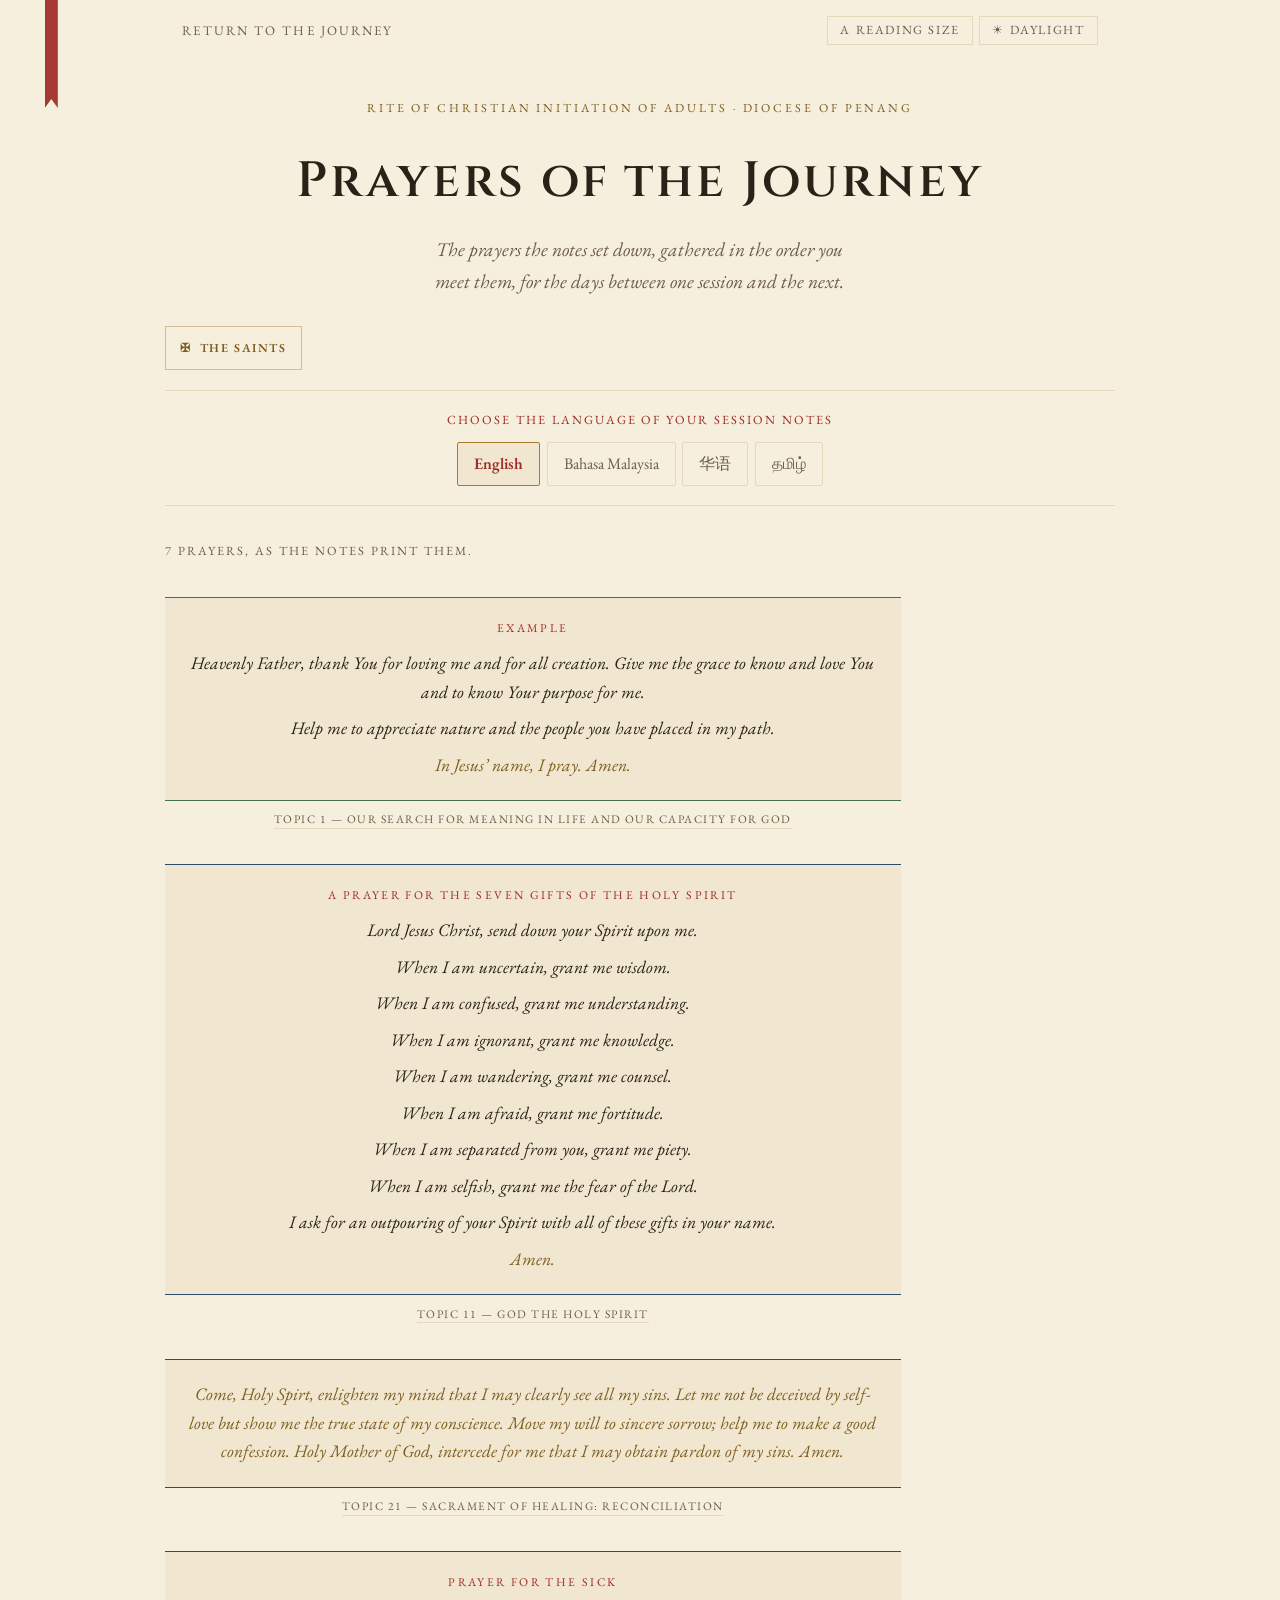
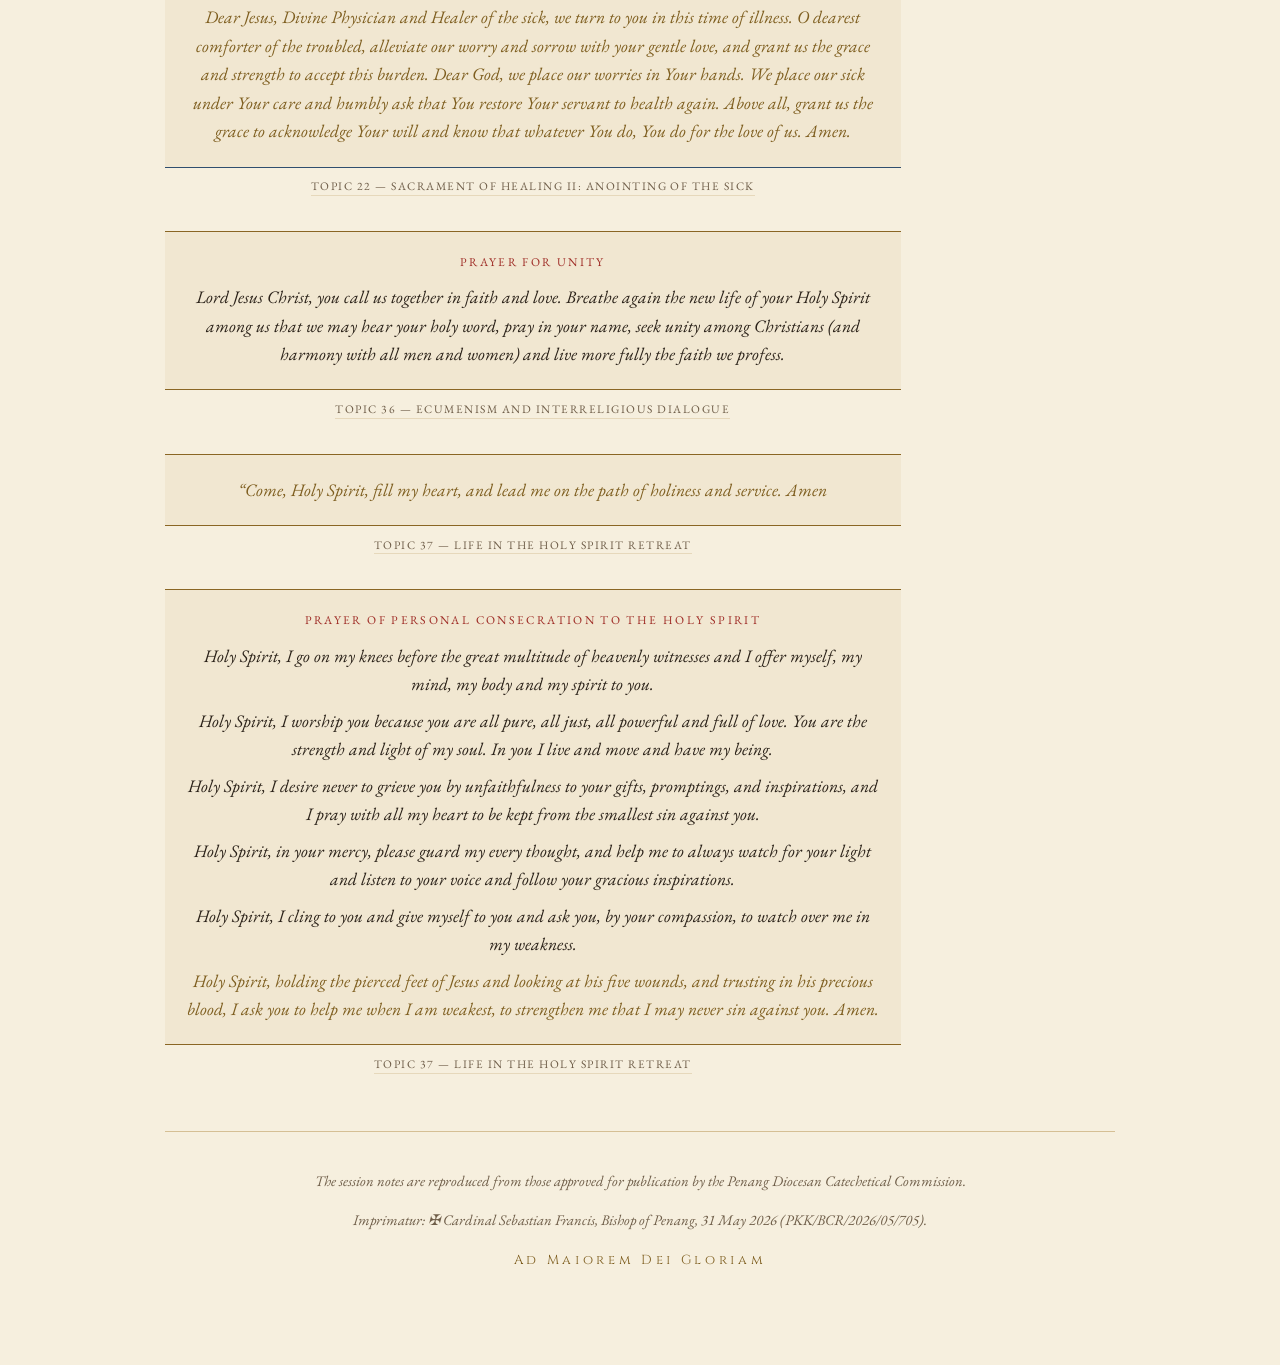
==== prayers.html @ 1a36ff39 "The prayers the notes set down Seven prayers are printed across the thirty-seven notes, and until no" ====
<!DOCTYPE html>
<html lang="en">
<head>
<meta charset="utf-8">
<meta name="viewport" content="width=device-width, initial-scale=1">
<title>Prayers of the Journey · The Emmaus Companion</title>
<meta name="description" content="Every prayer the RCIA notes of the Diocese of Penang set down, gathered in the order a candidate meets them.">
<meta name="color-scheme" content="light dark">

<!-- The chosen language decides the typeface, so it is put on <html>
     before the first paint. Everything else waits for the scripts at
     the end of the body, as it always has. -->
<script>
(function () {
  try {
    var prefs = JSON.parse(localStorage.getItem('emmaus.prefs.v1')) || {};
    var tags = { en: 'en', ms: 'ms', zh: 'zh-Hans', ta: 'ta' };
    if (tags[prefs.lang]) {
      document.documentElement.setAttribute('lang', tags[prefs.lang]);
      document.documentElement.setAttribute('data-lang', prefs.lang);
    }
  } catch (e) { /* no storage: English, as the markup already says */ }
})();
</script>

<link rel="preconnect" href="https://fonts.googleapis.com">
<link rel="preconnect" href="https://fonts.gstatic.com" crossorigin>
<link rel="stylesheet" href="https://fonts.googleapis.com/css2?family=Cinzel:wght@500;600;700&family=EB+Garamond:ital,wght@0,400;0,500;0,600;1,400;1,500&family=Caveat:wght@500;600&display=swap">

<link rel="stylesheet" href="assets/css/tokens.css">
<link rel="stylesheet" href="assets/css/app.css">
<link rel="stylesheet" href="assets/css/lang.css">
<link rel="stylesheet" href="assets/css/print.css" media="print">
</head>
<body>

<div class="ribbon" aria-hidden="true"></div>

<div class="topbar">
  <a class="home-link" href="index.html" data-i18n="backToJourney">Return to the journey</a>
  <div class="tools">
    <button class="tool-btn" type="button" id="typeBtn" aria-pressed="false">A Reading size</button>
    <button class="tool-btn" type="button" id="themeBtn" aria-label="Switch theme">☀ Daylight</button>
  </div>
</div>

<main class="shell shell--wide">

  <header>
    <p class="eyebrow" data-i18n="eyebrow">Rite of Christian Initiation of Adults · Diocese of Penang</p>
    <h1 class="display" data-i18n="prayersTitle">Prayers of the Journey</h1>
    <p class="deck" data-i18n="prayersDeck">The prayers the notes set down, gathered in the order you meet them, for the days between one session and the next.</p>
  </header>

  <nav class="side-doors">
    <a class="gallery-link" href="saints.html">
      <span aria-hidden="true">✠</span>
      <span data-i18n="saintsLink">The Saints</span>
    </a>
  </nav>

  <div id="langPick"></div>

  <div id="prayersRoot" class="prayerbook"></div>

  <footer class="colophon">
    <p data-i18n="colophonNotes">The session notes are reproduced from those approved for publication by the Penang Diocesan Catechetical Commission.</p>
    <p data-i18n="colophonImprimatur">Imprimatur: ✠ Cardinal Sebastian Francis, Bishop of Penang, 31 May 2026 (PKK/BCR/2026/05/705).</p>
    <p class="amdg" data-i18n="amdg">Ad Maiorem Dei Gloriam</p>
  </footer>

</main>

<script src="assets/js/i18n.js"></script>
<script src="assets/js/app.js"></script>
<script src="assets/js/journal.js"></script>
<script src="assets/js/prayers.js"></script>
<script src="content/syllabus.js"></script>
<script src="content/gates.js"></script>
<script src="content/topics/en/topic-01.js"></script>
<script src="content/topics/en/topic-02.js"></script>
<script src="content/topics/en/topic-03.js"></script>
<script src="content/topics/en/topic-04.js"></script>
<script src="content/topics/en/topic-05.js"></script>
<script src="content/topics/en/topic-06.js"></script>
<script src="content/topics/en/topic-07.js"></script>
<script src="content/topics/en/topic-08.js"></script>
<script src="content/topics/en/topic-09.js"></script>
<script src="content/topics/en/topic-10.js"></script>
<script src="content/topics/en/topic-11.js"></script>
<script src="content/topics/en/topic-12.js"></script>
<script src="content/topics/en/topic-13.js"></script>
<script src="content/topics/en/topic-14.js"></script>
<script src="content/topics/en/topic-15.js"></script>
<script src="content/topics/en/topic-16.js"></script>
<script src="content/topics/en/topic-17.js"></script>
<script src="content/topics/en/topic-18.js"></script>
<script src="content/topics/en/topic-19.js"></script>
<script src="content/topics/en/topic-20.js"></script>
<script src="content/topics/en/topic-21.js"></script>
<script src="content/topics/en/topic-22.js"></script>
<script src="content/topics/en/topic-23.js"></script>
<script src="content/topics/en/topic-24.js"></script>
<script src="content/topics/en/topic-25.js"></script>
<script src="content/topics/en/topic-26.js"></script>
<script src="content/topics/en/topic-27.js"></script>
<script src="content/topics/en/topic-28.js"></script>
<script src="content/topics/en/topic-29.js"></script>
<script src="content/topics/en/topic-30.js"></script>
<script src="content/topics/en/topic-31.js"></script>
<script src="content/topics/en/topic-32.js"></script>
<script src="content/topics/en/topic-33.js"></script>
<script src="content/topics/en/topic-34.js"></script>
<script src="content/topics/en/topic-35.js"></script>
<script src="content/topics/en/topic-36.js"></script>
<script src="content/topics/en/topic-37.js"></script>
<script src="content/topics/ms/topic-01.js"></script>
<script src="content/topics/ms/topic-16.js"></script>
<script src="content/topics/zh/topic-01.js"></script>
<script src="content/topics/ta/topic-01.js"></script>
<script src="content/topics/ta/topic-16.js"></script>
<script src="content/topics/ta/topic-29.js"></script>
<script src="assets/js/prayerbook.js"></script>
<script>Emmaus.mountControls();</script>

</body>
</html>
---- assets/css/tokens.css ----
/* ============================================================
   THE EMMAUS COMPANION — Design Tokens
   Penang Diocesan Catechetical Commission
   "Missal, not Material"

   Every colour, size and typeface in the app is declared here
   and nowhere else. To restyle the app, edit this file only.
   ============================================================ */

:root {
  /* ---- The four fixed inks (light theme / daylight) ---- */
  --vellum:      #F6EFDE;   /* the page itself */
  --leaf:        #FCF8EC;   /* a raised panel */
  --leaf-deep:   #F0E7D0;   /* a recessed panel */
  --ink:         #2A2118;   /* everything that is read */
  --ink-soft:    #6E5D48;   /* secondary text, marginalia */
  --rubric:      #9E2B25;   /* liturgical red: structure & the Rites */
  --gilt:        #A67C2E;   /* gold: rules, initials, ornament */
  --gilt-ink:    #7E5E1F;   /* gold dark enough to set text in */

  --rule:        rgba(166, 124, 46, 0.42);
  --rule-faint:  rgba(166, 124, 46, 0.20);
  --wash:        rgba(166, 124, 46, 0.07);

  /* ---- The colours of the four periods ---- */
  --seed:        #46704F;   /* A · Evangelization      — green, the sowing */
  --water:       #2F4E6E;   /* B · Catechumenate       — deep water, the font */
  --lenten:      #5C3A6E;   /* C · Purification        — violet, Lent */
  --paschal:     #8A6624;   /* D · Mystagogy           — gold (text-safe) */
  --paschal-lit: #C29A33;   /* D · ornament gold        (brighter, not for text) */
  --pentecost:   #9E2B25;   /* the sending             — red */

  --seed-wash:    rgba(70, 112, 79, 0.11);
  --water-wash:   rgba(47, 78, 110, 0.11);
  --lenten-wash:  rgba(92, 58, 110, 0.11);
  --paschal-wash: rgba(194, 154, 51, 0.14);

  /* ---- Paper: the Word-document specimen stays paper-white in both themes ---- */
  --paper:       #FFFFFF;
  --paper-ink:   #1F1B15;
  --paper-soft:  #6B655B;
  --paper-rule:  #D8D2C4;

  --focus:       #2F4E6E;
  --shadow-sm:   0 1px 2px rgba(42, 33, 24, 0.10);
  --shadow:      0 1px 2px rgba(42, 33, 24, 0.10), 0 8px 28px rgba(42, 33, 24, 0.08);
  --shadow-lift: 0 2px 4px rgba(42, 33, 24, 0.12), 0 14px 40px rgba(42, 33, 24, 0.12);

  /* ---- Typography ---- */
  --face-display: Cinzel, "Trajan Pro", "Palatino Linotype", Palatino, Georgia, serif;
  --face-body:    "EB Garamond", Georgia, "Times New Roman", serif;
  --face-hand:    Caveat, "Segoe Script", "Bradley Hand", "Comic Sans MS", cursive;

  /* Reading size. Session pages let the candidate raise this (see .type-scale). */
  --size-body:    1.19rem;
  --lh-body:      1.62;

  /* ---- Rhythm ---- */
  --measure:      46rem;    /* the reading column */
  --measure-wide: 62rem;    /* the journey map */
  --gap-xs: 0.4rem;
  --gap-sm: 0.75rem;
  --gap:    1.2rem;
  --gap-lg: 2.2rem;
  --gap-xl: 3.6rem;
}

/* ---- Compline: the candlelit theme ----------------------------------
   Redefines tokens only. Components never style themselves inside a
   theme block, so both themes always resolve as a complete set.
   Guarded so an explicit light choice beats a dark operating system. */
@media (prefers-color-scheme: dark) {
  :root:not([data-theme="light"]) {
    --vellum:      #1A1309;
    --leaf:        #231B10;
    --leaf-deep:   #150F07;
    --ink:         #EDE3CC;
    --ink-soft:    #B3A386;
    --rubric:      #DC8271;
    --gilt:        #C9A23B;
    --gilt-ink:    #D3AF52;

    --rule:        rgba(201, 162, 59, 0.45);
    --rule-faint:  rgba(201, 162, 59, 0.22);
    --wash:        rgba(201, 162, 59, 0.06);

    --seed:        #86B694;
    --water:       #85A9CE;
    --lenten:      #AF8FC9;
    --paschal:     #D6B455;
    --paschal-lit: #D6B455;
    --pentecost:   #DC8271;

    --seed-wash:    rgba(134, 182, 148, 0.12);
    --water-wash:   rgba(133, 169, 206, 0.12);
    --lenten-wash:  rgba(175, 143, 201, 0.12);
    --paschal-wash: rgba(214, 180, 85, 0.13);

    --paper:       #FBF8F1;
    --paper-ink:   #1F1B15;
    --paper-soft:  #6B655B;
    --paper-rule:  #D8D2C4;

    --focus:       #85A9CE;
    --shadow-sm:   0 1px 2px rgba(0, 0, 0, 0.5);
    --shadow:      0 1px 2px rgba(0, 0, 0, 0.5), 0 10px 30px rgba(0, 0, 0, 0.45);
    --shadow-lift: 0 2px 6px rgba(0, 0, 0, 0.55), 0 16px 44px rgba(0, 0, 0, 0.5);
  }
}

/* The same set again, so the in-app theme switch wins in both directions. */
:root[data-theme="dark"] {
  --vellum:      #1A1309;
  --leaf:        #231B10;
  --leaf-deep:   #150F07;
  --ink:         #EDE3CC;
  --ink-soft:    #B3A386;
  --rubric:      #DC8271;
  --gilt:        #C9A23B;
  --gilt-ink:    #D3AF52;

  --rule:        rgba(201, 162, 59, 0.45);
  --rule-faint:  rgba(201, 162, 59, 0.22);
  --wash:        rgba(201, 162, 59, 0.06);

  --seed:        #86B694;
  --water:       #85A9CE;
  --lenten:      #AF8FC9;
  --paschal:     #D6B455;
  --paschal-lit: #D6B455;
  --pentecost:   #DC8271;

  --seed-wash:    rgba(134, 182, 148, 0.12);
  --water-wash:   rgba(133, 169, 206, 0.12);
  --lenten-wash:  rgba(175, 143, 201, 0.12);
  --paschal-wash: rgba(214, 180, 85, 0.13);

  --paper:       #FBF8F1;
  --paper-ink:   #1F1B15;
  --paper-soft:  #6B655B;
  --paper-rule:  #D8D2C4;

  --focus:       #85A9CE;
  --shadow-sm:   0 1px 2px rgba(0, 0, 0, 0.5);
  --shadow:      0 1px 2px rgba(0, 0, 0, 0.5), 0 10px 30px rgba(0, 0, 0, 0.45);
  --shadow-lift: 0 2px 6px rgba(0, 0, 0, 0.55), 0 16px 44px rgba(0, 0, 0, 0.5);
}

/* ---- Period vesture -------------------------------------------------
   A session page carries its period's colour. Set data-period on <body>
   and --period / --period-wash follow. The unqualified rule is declared
   FIRST so the specific ones, which share its specificity, win on
   source order.                                                       */
[data-period]     { --period: var(--gilt);    --period-wash: var(--wash); }
[data-period="A"] { --period: var(--seed);    --period-wash: var(--seed-wash); }
[data-period="B"] { --period: var(--water);   --period-wash: var(--water-wash); }
[data-period="C"] { --period: var(--lenten);  --period-wash: var(--lenten-wash); }
[data-period="D"] { --period: var(--paschal); --period-wash: var(--paschal-wash); }

/* The candidate's reading-size control. */
:root[data-type="large"]  { --size-body: 1.34rem; }
:root[data-type="larger"] { --size-body: 1.5rem;  --lh-body: 1.68; }
---- assets/css/app.css ----
/* ============================================================
   THE EMMAUS COMPANION — Layout & Components
   Depends on tokens.css. No colour literals below this line.
   ============================================================ */

*, *::before, *::after { box-sizing: border-box; }

html { scroll-behavior: smooth; }
@media (prefers-reduced-motion: reduce) {
  html { scroll-behavior: auto; }
  *, *::before, *::after { transition: none !important; animation: none !important; }
}

body {
  margin: 0;
  background: var(--vellum);
  color: var(--ink);
  font-family: var(--face-body);
  font-size: var(--size-body);
  line-height: var(--lh-body);
  -webkit-font-smoothing: antialiased;
  text-rendering: optimizeLegibility;
}

::selection { background: var(--rule); color: var(--ink); }

a { color: var(--water); text-decoration-color: var(--rule); text-underline-offset: 3px; }
a:hover { text-decoration-color: currentColor; }

:where(a, button, textarea, input, select, [tabindex]):focus-visible {
  outline: 2px solid var(--focus);
  outline-offset: 3px;
  border-radius: 1px;
}

img { max-width: 100%; height: auto; }

/* ---------- The ribbon ----------------------------------------------
   A bookmark hanging from the top of the leaf. On a phone and on any
   screen narrow enough that the reading column has no margin to spare,
   it tucks against the very edge and scrolls away with the page, so it
   never sits over the words.                                          */
.ribbon {
  position: absolute;
  top: 0;
  left: 0;
  width: 10px;
  height: 58px;
  background: var(--rubric);
  clip-path: polygon(0 0, 100% 0, 100% 100%, 50% calc(100% - 7px), 0 100%);
  opacity: 0.92;
  z-index: 20;
  pointer-events: none;
}

/* Only once the widest page (the journey map, 62rem) has a real gutter
   does the ribbon hang in it and stay put while the page scrolls. */
@media (min-width: 1100px) {
  .ribbon {
    position: fixed;
    left: clamp(0.7rem, 3.5vw, 3rem);
    width: 13px;
    height: 108px;
    clip-path: polygon(0 0, 100% 0, 100% 100%, 50% calc(100% - 9px), 0 100%);
  }
}

/* ---------- Shell ---------- */
.shell {
  max-width: var(--measure);
  margin: 0 auto;
  padding: 3.4rem 1.3rem 5rem;
}
.shell--wide { max-width: var(--measure-wide); }

/* ---------- Top bar ---------- */
.topbar {
  display: flex;
  align-items: center;
  justify-content: space-between;
  gap: var(--gap);
  max-width: var(--measure-wide);
  margin: 0 auto;
  padding: 1rem clamp(1.3rem, 4vw, 2.4rem) 0;
  flex-wrap: wrap;
}
.topbar .home-link {
  font-size: 0.82rem;
  letter-spacing: 0.16em;
  text-transform: uppercase;
  color: var(--ink-soft);
  text-decoration: none;
}
.topbar .home-link:hover { color: var(--rubric); }
.tools { display: flex; align-items: center; gap: var(--gap-xs); }

.tool-btn {
  font-family: var(--face-body);
  font-size: 0.78rem;
  letter-spacing: 0.13em;
  text-transform: uppercase;
  color: var(--ink-soft);
  background: transparent;
  border: 1px solid var(--rule-faint);
  padding: 0.45rem 0.75rem;
  cursor: pointer;
  line-height: 1;
}
.tool-btn:hover { border-color: var(--gilt); color: var(--gilt-ink); background: var(--wash); }
.tool-btn[aria-pressed="true"] { border-color: var(--gilt); color: var(--gilt-ink); background: var(--leaf-deep); }

/* On a touch screen these secondary controls need a thumb-sized target too. */
@media (pointer: coarse) {
  .tool-btn { min-height: 44px; padding-left: 0.9rem; padding-right: 0.9rem; }
}

/* ---------- Rubrics & headings ---------- */
.eyebrow {
  font-size: 0.76rem;
  letter-spacing: 0.24em;
  text-transform: uppercase;
  color: var(--gilt-ink);
  text-align: center;
  margin: 0 0 1.4rem;
}
.display {
  font-family: var(--face-display);
  font-weight: 600;
  font-size: clamp(2rem, 6vw, 3.1rem);
  letter-spacing: 0.06em;
  text-align: center;
  text-wrap: balance;
  margin: 0 0 0.8rem;
}
.deck {
  text-align: center;
  font-style: italic;
  font-size: 1.22rem;
  color: var(--ink-soft);
  max-width: 34em;
  margin: 0 auto 1.8rem;
  text-wrap: balance;
}

.divider {
  display: flex;
  align-items: center;
  gap: 1rem;
  margin: var(--gap-xl) 0 var(--gap-lg);
  color: var(--gilt);
}
.divider::before, .divider::after { content: ""; flex: 1; border-top: 1px solid var(--rule); }
.divider span { font-size: 1rem; line-height: 1; }

.sec-rubric {
  font-size: 0.8rem;
  font-weight: 600;
  letter-spacing: 0.2em;
  text-transform: uppercase;
  color: var(--rubric);
  margin: 0;
}

/* ============================================================
   THE JOURNEY MAP
   ============================================================ */

.journey { margin-top: var(--gap-lg); }

.period {
  position: relative;
  margin-bottom: 2.6rem;
  --period: var(--gilt);
  --period-wash: var(--wash);
}
.period[data-period="A"] { --period: var(--seed);    --period-wash: var(--seed-wash); }
.period[data-period="B"] { --period: var(--water);   --period-wash: var(--water-wash); }
.period[data-period="C"] { --period: var(--lenten);  --period-wash: var(--lenten-wash); }
.period[data-period="D"] { --period: var(--paschal); --period-wash: var(--paschal-wash); }

.period-head {
  border-top: 2px solid var(--period);
  background: var(--period-wash);
  padding: 1rem 1.15rem 0.9rem;
  margin-bottom: 0.2rem;
}
.period-head .pletter {
  font-family: var(--face-display);
  font-size: 0.9rem;
  font-weight: 700;
  letter-spacing: 0.2em;
  color: var(--period);
}
.period-head h2 {
  font-family: var(--face-display);
  font-weight: 600;
  font-size: clamp(1.15rem, 3.2vw, 1.45rem);
  letter-spacing: 0.04em;
  margin: 0.3rem 0 0.25rem;
  color: var(--ink);
  text-wrap: balance;
}
.period-head .pstage {
  font-size: 0.95rem;
  font-style: italic;
  color: var(--ink-soft);
  margin: 0;
}

/* --- the road --- */
.road { list-style: none; margin: 0; padding: 0 0 0 1.55rem; position: relative; }
.road::before {
  content: "";
  position: absolute;
  left: 0.42rem;
  top: 0.2rem;
  bottom: 0.2rem;
  width: 2px;
  background: var(--period);
  opacity: 0.35;
}

.stop { position: relative; }
.stop::before {
  content: "";
  position: absolute;
  left: -1.32rem;
  top: 1.15em;
  width: 9px;
  height: 9px;
  border-radius: 50%;
  background: var(--vellum);
  border: 2px solid var(--period);
}

/* The number column is fixed so the titles line up down the whole
   road — each stop is its own grid, so `auto` would leave them
   ragged. Scripts that set the word "Topic" longer widen it. */
.road { --stop-num: 4.6rem; }
.stop-link, .stop-blank {
  display: grid;
  grid-template-columns: var(--stop-num) 1fr auto;
  gap: 0.9rem;
  align-items: baseline;
  padding: 0.6rem 0.7rem 0.6rem 0.35rem;
  border-bottom: 1px solid var(--rule-faint);
  text-decoration: none;
  color: inherit;
}
.stop-link:hover { background: var(--period-wash); }
.stop-blank { color: var(--ink-soft); }

/* The Topic number — the note's own name for itself. */
.stop .topicno {
  font-family: var(--face-display);
  font-size: 0.76rem;
  letter-spacing: 0.09em;
  text-transform: uppercase;
  color: var(--ink-soft);
  font-variant-numeric: tabular-nums;
  white-space: nowrap;
}
.stop-link:hover .topicno { color: var(--period); }

.stop .title { font-size: 1.05rem; line-height: 1.4; }
.stop-link .title { color: var(--ink); }
.stop-link:hover .title { color: var(--period); }
.stop .flag {
  font-size: 0.7rem;
  letter-spacing: 0.13em;
  text-transform: uppercase;
  white-space: nowrap;
  color: var(--gilt-ink);
  border: 1px solid var(--rule);
  padding: 0.2rem 0.45rem;
  line-height: 1;
  align-self: center;
}
.stop .flag--soon { color: var(--ink-soft); border-color: var(--rule-faint); }
.stop .flag--written { color: var(--period); border-color: currentColor; }

/* On a phone the number stands on its own line above the title,
   rather than eating a third of the width. */
@media (max-width: 560px) {
  .stop-link, .stop-blank { grid-template-columns: 1fr; row-gap: 0.25rem; }
  .stop .flag { justify-self: start; }
  .stop .topicno:empty { display: none; }
}

/* --- a Rite standing across the road --- */
.gate {
  display: grid;
  grid-template-columns: auto 1fr;
  gap: 0.85rem;
  align-items: baseline;
  margin: 0.55rem 0 0.55rem -1.55rem;
  padding: 0.75rem 0.9rem;
  background: var(--leaf);
  border-top: 1px solid var(--rubric);
  border-bottom: 1px solid var(--rubric);
}
.gate .cross { color: var(--rubric); font-size: 0.95rem; line-height: 1.4; }
.gate .gname {
  font-size: 0.82rem;
  font-weight: 600;
  letter-spacing: 0.18em;
  text-transform: uppercase;
  color: var(--rubric);
}
.gate .gwhen { display: block; font-size: 0.92rem; font-style: italic; letter-spacing: 0; text-transform: none; color: var(--ink-soft); font-weight: 400; margin-top: 0.2rem; }
.gate--major { background: var(--paschal-wash); border-color: var(--paschal); }
.gate--major .gname, .gate--major .cross { color: var(--paschal); }

/* ---------- Legend ---------- */
.legend {
  display: flex;
  flex-wrap: wrap;
  gap: 0.5rem 1.4rem;
  justify-content: center;
  font-size: 0.88rem;
  color: var(--ink-soft);
  border-top: 1px solid var(--rule-faint);
  border-bottom: 1px solid var(--rule-faint);
  padding: 0.8rem 0.5rem;
  margin-bottom: var(--gap-lg);
}
.legend span { display: inline-flex; align-items: center; gap: 0.45rem; }
.legend i { width: 0.72rem; height: 0.72rem; border-radius: 50%; display: inline-block; }

/* ============================================================
   THE SESSION PAGE
   ============================================================ */

.session-head { text-align: center; margin-bottom: var(--gap-lg); }
.session-head .period-tag {
  font-size: 0.76rem;
  letter-spacing: 0.22em;
  text-transform: uppercase;
  color: var(--period);
  margin: 0 0 0.5rem;
}
.session-head .topic-no {
  font-size: 0.82rem;
  letter-spacing: 0.18em;
  text-transform: uppercase;
  color: var(--ink-soft);
  margin: 0 0 0.35rem;
  font-variant-numeric: tabular-nums;
}
.session-head h1 {
  font-family: var(--face-display);
  font-weight: 600;
  font-size: clamp(1.6rem, 4.6vw, 2.15rem);
  letter-spacing: 0.05em;
  margin: 0 0 0.6rem;
  text-wrap: balance;
}
.session-head .theme {
  font-style: italic;
  font-size: 1.15rem;
  color: var(--rubric);
  margin: 0 0 0.8rem;
  text-wrap: balance;
}
.session-head .question-of-topic {
  border-top: 1px solid var(--rule);
  border-bottom: 1px solid var(--rule);
  padding: 0.7rem 0.5rem;
  font-style: italic;
  color: var(--ink-soft);
  max-width: 32em;
  margin: 0 auto;
  font-size: 1.05rem;
}

/* --- a lettered part of the note --- */
.part { margin: var(--gap-xl) 0 0; }
.part-head {
  display: flex;
  align-items: baseline;
  gap: 0.8rem;
  border-bottom: 1px solid var(--rule);
  padding-bottom: 0.45rem;
  margin-bottom: 1.2rem;
}
.part-head .letter {
  font-family: var(--face-display);
  font-weight: 700;
  font-size: 1.05rem;
  color: var(--rubric);
  line-height: 1;
}
.part-head h2 {
  font-size: 0.82rem;
  font-weight: 600;
  letter-spacing: 0.2em;
  text-transform: uppercase;
  color: var(--rubric);
  margin: 0;
}
.part-head .ref {
  margin-left: auto;
  font-size: 0.92rem;
  font-style: italic;
  color: var(--ink-soft);
}

.part p { margin: 0 0 1.05rem; }
.part .lead::first-letter {
  font-family: var(--face-display);
  font-weight: 600;
  font-size: 3.3em;
  line-height: 0.82;
  float: left;
  padding: 0.06em 0.12em 0 0;
  color: var(--rubric);
}

/* --- the numbered teaching points of Part C --- */
.points { list-style: none; margin: 0; padding: 0; counter-reset: pt; }
.points > li {
  counter-increment: pt;
  position: relative;
  padding-left: 2.6rem;
  margin-bottom: 1.35rem;
}
.points > li::before {
  content: counter(pt);
  position: absolute;
  left: 0;
  top: 0.05em;
  width: 1.85rem;
  text-align: right;
  font-family: var(--face-display);
  font-weight: 600;
  font-size: 0.95rem;
  color: var(--gilt-ink);
  font-variant-numeric: tabular-nums;
}
/* The point's opening phrase. The punctuation that follows it comes
   from the content file, so the sentence reads exactly as printed. */
.points b { font-weight: 600; }
.points > li > p { margin: 0.6rem 0 0.4rem; }
.points ul.plain, .points ol.lettered { margin-top: 0.5rem; }

/* marginalia: CCC and Scripture references beside the point they support */
.marginal {
  display: block;
  font-size: 0.86rem;
  line-height: 1.45;
  font-style: italic;
  color: var(--ink-soft);
  border-left: 2px solid var(--rule);
  padding: 0.1rem 0 0.1rem 0.75rem;
  margin: 0.6rem 0 0;
}
.marginal .mrk { color: var(--rubric); font-style: normal; }
@media (min-width: 1180px) {
  .part { position: relative; }
  .points > li { position: relative; }
  .points > li > .marginal {
    position: absolute;
    left: calc(100% + 2.2rem);
    top: 0.2em;
    width: 12.5rem;
    margin: 0;
  }
}

/* --- plain lists --- */
ul.plain { list-style: none; padding: 0; margin: 0 0 1.05rem; }
ul.plain > li { padding-left: 1.5em; position: relative; margin-bottom: 0.5rem; }
ul.plain > li::before {
  content: var(--marker, "✠");
  position: absolute;
  left: 0;
  top: 0.02em;
  color: var(--gilt);
  font-size: 0.85em;
}
ol.lettered { padding-left: 1.6em; margin: 0 0 1.05rem; }
ol.lettered > li { margin-bottom: 0.5rem; padding-left: 0.2em; }

/* --- Scripture pericope --- */
.pericope {
  background: var(--leaf);
  border-left: 3px solid var(--period);
  padding: 1rem 1.2rem;
  margin: 0 0 1.3rem;
}
.pericope .cite {
  font-family: var(--face-display);
  font-weight: 600;
  font-size: 1.02rem;
  letter-spacing: 0.04em;
  color: var(--period);
  margin: 0 0 0.3rem;
}
.pericope .cite a {
  color: inherit;
  text-decoration: underline;
  text-decoration-color: var(--rule);
  text-decoration-thickness: 1px;
  text-underline-offset: 4px;
}
.pericope .cite a:hover { text-decoration-color: currentColor; }
.pericope .instruction { font-style: italic; color: var(--ink-soft); margin: 0; font-size: 1rem; }

/* The way in to the passage itself. */
.pericope .bible-link { margin: 0.9rem 0 0; }
.pericope .bible-link a {
  display: inline-flex;
  align-items: center;
  min-height: 44px;          /* comfortable to tap */
  font-size: 0.8rem;
  font-weight: 600;
  letter-spacing: 0.11em;
  text-transform: uppercase;
  color: var(--gilt-ink);
  text-decoration: none;
  border: 1px solid var(--rule);
  padding: 0.55rem 0.85rem;
  line-height: 1.2;
}
.pericope .bible-link a:hover { border-color: var(--gilt); background: var(--wash); color: var(--gilt-ink); }

/* A reference in a part heading, or beneath a verse. */
.part-head a.ref, .versicle .vref a, .marginal a {
  color: inherit;
  text-decoration: underline;
  text-decoration-color: var(--rule);
  text-underline-offset: 3px;
}
.part-head a.ref:hover, .versicle .vref a:hover, .marginal a:hover {
  color: var(--rubric);
  text-decoration-color: currentColor;
}

/* --- the Saint plate --- */
.plate {
  background: var(--leaf);
  border: 1px solid var(--rule);
  box-shadow: var(--shadow-sm);
  padding: 1.5rem 1.5rem 1.2rem;
  display: grid;
  grid-template-columns: 8.5rem 1fr;
  gap: 1.5rem;
  align-items: start;
}
.plate .portrait {
  aspect-ratio: 3 / 4;
  border: 1px solid var(--rule);
  background: var(--leaf-deep);
  display: flex;
  align-items: center;
  justify-content: center;
  overflow: hidden;
}
.plate .portrait img { width: 100%; height: 100%; object-fit: cover; display: block; }
.plate .portrait .monogram {
  font-family: var(--face-display);
  font-size: 2.6rem;
  color: var(--gilt);
  opacity: 0.6;
}
.plate h3 {
  font-family: var(--face-display);
  font-weight: 600;
  font-size: 1.25rem;
  letter-spacing: 0.04em;
  margin: 0 0 0.5rem;
}
.plate dl {
  margin: 0 0 0.9rem;
  display: grid;
  grid-template-columns: auto 1fr;
  gap: 0.15rem 0.7rem;
  font-size: 0.95rem;
}
.plate dt {
  font-size: 0.74rem;
  letter-spacing: 0.13em;
  text-transform: uppercase;
  color: var(--rubric);
  padding-top: 0.28em;
}
.plate dd { margin: 0; }
.plate p { font-size: 1.02rem; margin: 0 0 0.8rem; }
.plate .sources { font-size: 0.88rem; color: var(--ink-soft); margin: 0; }
@media (max-width: 620px) {
  .plate { grid-template-columns: 1fr; }
  .plate .portrait { max-width: 9rem; aspect-ratio: 3 / 4; }
}

/* --- a table the note prints ---------------------------------------
   Ruled, not boxed: horizontal rules only, in the manner of a missal's
   tables of feasts. It scrolls inside its own frame so a wide table
   never makes the page itself scroll sideways on a phone.            */
.table-frame {
  margin: 0 0 1.3rem;
  overflow-x: auto;
  -webkit-overflow-scrolling: touch;
}
.points .table-frame { margin: 0.7rem 0 0.4rem; }
table.plain-table {
  border-collapse: collapse;
  width: 100%;
  min-width: 30rem;
  font-size: 0.98rem;
  line-height: 1.45;
  text-align: left;
}
table.plain-table caption {
  caption-side: top;
  text-align: left;
  font-size: 0.74rem;
  letter-spacing: 0.2em;
  text-transform: uppercase;
  color: var(--rubric);
  padding-bottom: 0.5rem;
}
table.plain-table thead th {
  font-family: var(--face-display);
  font-weight: 600;
  font-size: 0.78rem;
  letter-spacing: 0.11em;
  text-transform: uppercase;
  color: var(--gilt-ink);
  border-bottom: 1px solid var(--rule);
  padding: 0.35rem 0.9rem 0.5rem 0;
  vertical-align: bottom;
}
table.plain-table tbody th,
table.plain-table tbody td {
  border-bottom: 1px solid var(--rule-faint);
  padding: 0.6rem 0.9rem 0.6rem 0;
  vertical-align: top;
}
table.plain-table tbody th { font-weight: 600; text-align: left; }
table.plain-table tbody tr:last-child th,
table.plain-table tbody tr:last-child td { border-bottom: 0; }
table.plain-table th:last-child, table.plain-table td:last-child { padding-right: 0; }
.table-note { font-size: 0.88rem; font-style: italic; color: var(--ink-soft); margin: 0.6rem 0 0; }
@media (max-width: 620px) {
  table.plain-table { min-width: 26rem; font-size: 0.94rem; }
}

/* --- a video or page the note sends the candidate to --- */
.media { margin: 0 0 1.3rem; }
.points .media { margin: 0.7rem 0 0.4rem; }
.media-lead { margin: 0 0 0.5rem; }
.media-item {
  margin: 0 0 0.55rem;
  padding-left: 1.6em;
  position: relative;
  line-height: 1.5;
}
.media-item::before {
  content: "▶";
  position: absolute;
  left: 0;
  top: 0.12em;
  font-size: 0.72em;
  color: var(--gilt);
}
.media-item a {
  color: inherit;
  text-decoration: underline;
  text-decoration-color: var(--rule);
  text-decoration-thickness: 1px;
  text-underline-offset: 4px;
}
.media-item a:hover { color: var(--rubric); text-decoration-color: currentColor; }
.media-note { color: var(--ink-soft); font-style: italic; }
.media-note::before { content: " · "; }
.media-host {
  display: block;
  font-size: 0.8rem;
  color: var(--ink-soft);
  letter-spacing: 0.04em;
}

/* --- the Saints gallery ---------------------------------------------
   A calendar of the saints the notes name: one month at a time, and
   inside each month a card per saint. */
.gallery { margin-top: var(--gap-lg); }
.gallery .deck-count {
  font-size: 0.78rem;
  letter-spacing: 0.16em;
  text-transform: uppercase;
  color: var(--ink-soft);
  margin: 0 0 var(--gap-lg);
}
.gallery .month {
  font-family: var(--face-display);
  font-weight: 600;
  font-size: 1.15rem;
  letter-spacing: 0.12em;
  text-transform: uppercase;
  color: var(--gilt-ink);
  margin: var(--gap-lg) 0 var(--gap);
  padding-bottom: 0.45rem;
  border-bottom: 1px solid var(--rule);
}
.gallery .month--undated { color: var(--ink-soft); }

ul.saints {
  list-style: none;
  padding: 0;
  margin: 0;
  display: grid;
  grid-template-columns: repeat(auto-fill, minmax(17rem, 1fr));
  gap: var(--gap);
}
.saint-card {
  display: grid;
  grid-template-columns: auto 1fr;
  gap: 0.9rem;
  background: var(--leaf);
  border: 1px solid var(--rule-faint);
  padding: 1rem 1.1rem;
}
.saint-card .monogram {
  font-family: var(--face-display);
  font-size: 1.7rem;
  line-height: 1;
  color: var(--gilt);
  padding-top: 0.15rem;
}
.saint-card .feast {
  font-size: 0.72rem;
  letter-spacing: 0.14em;
  text-transform: uppercase;
  color: var(--rubric);
  margin: 0 0 0.25rem;
  font-variant-numeric: tabular-nums;
}
.saint-card h3 {
  font-family: var(--face-display);
  font-weight: 600;
  font-size: 1.02rem;
  line-height: 1.35;
  margin: 0 0 0.3rem;
  color: var(--ink);
}
.saint-card .also,
.saint-card .patron {
  font-size: 0.9rem;
  line-height: 1.45;
  color: var(--ink-soft);
  margin: 0 0 0.4rem;
}
.saint-card .also { font-style: italic; }
.saint-card .to-topic {
  display: inline-block;
  font-size: 0.72rem;
  letter-spacing: 0.13em;
  text-transform: uppercase;
  color: var(--gilt-ink);
  text-decoration: none;
  border-bottom: 1px solid var(--rule);
  padding-bottom: 0.1rem;
  margin-top: 0.2rem;
}
.saint-card .to-topic:hover { color: var(--rubric); border-bottom-color: currentColor; }

/* --- Prayers of the Journey -----------------------------------------
   The same prayer component the session page uses, so a candidate
   recognises a prayer they have already prayed, with the note it came
   from named beneath it. */
.prayerbook { margin-top: var(--gap-lg); max-width: var(--measure); }
.prayerbook .deck-count {
  font-size: 0.78rem;
  letter-spacing: 0.16em;
  text-transform: uppercase;
  color: var(--ink-soft);
  margin: 0 0 var(--gap-lg);
}
.prayer-card { margin-bottom: var(--gap-lg); }
.prayer-card .prayer { margin: 0; border-color: var(--period); }
.prayer-card .plabel { color: var(--period); }
.prayer-from {
  margin: 0.6rem 0 0;
  text-align: center;
  font-size: 0.72rem;
  letter-spacing: 0.13em;
  text-transform: uppercase;
}
.prayer-from a {
  color: var(--ink-soft);
  text-decoration: none;
  border-bottom: 1px solid var(--rule-faint);
  padding-bottom: 0.1rem;
}
.prayer-from a:hover { color: var(--period); border-bottom-color: currentColor; }

/* Ways through to the gathered pages, under the legend on the map. */
.side-doors {
  display: flex;
  flex-wrap: wrap;
  gap: var(--gap-sm);
  margin-bottom: var(--gap);
}
.side-doors .gallery-link { margin-bottom: 0; }

.gallery-link {
  display: inline-flex;
  align-items: center;
  gap: 0.5rem;
  min-height: 44px;
  font-size: 0.76rem;
  font-weight: 600;
  letter-spacing: 0.13em;
  text-transform: uppercase;
  color: var(--gilt-ink);
  text-decoration: none;
  border: 1px solid var(--rule);
  padding: 0.5rem 0.9rem;
  margin-bottom: var(--gap);
}
.gallery-link:hover { border-color: var(--gilt); background: var(--wash); }

/* --- the Rite a briefing leads to -----------------------------------
   The same cross that marks a Rite on the journey map, standing over
   the page that prepares for it. */
.rite-plate {
  display: grid;
  grid-template-columns: auto 1fr;
  gap: 1rem;
  align-items: center;
  background: var(--period-wash);
  border-top: 1px solid var(--rubric);
  border-bottom: 1px solid var(--rubric);
  padding: 1.1rem 1.2rem;
  margin: 0 0 1.3rem;
}
.rite-plate .cross { color: var(--rubric); font-size: 1.5rem; line-height: 1; }
.rite-plate .rname {
  font-family: var(--face-display);
  font-weight: 600;
  font-size: 1.1rem;
  letter-spacing: 0.05em;
  color: var(--rubric);
  margin: 0;
}
.rite-plate .rwhen { font-size: 0.95rem; color: var(--ink-soft); margin: 0.2rem 0 0; }
.rite-plate--major { border-top-width: 3px; }

/* --- pointers to the notes that treat a subject --- */
ul.crossref { list-style: none; padding: 0; margin: 0 0 1.05rem; }
ul.crossref > li {
  padding-left: 1.5em;
  position: relative;
  margin-bottom: 0.7rem;
  line-height: 1.5;
}
ul.crossref > li::before {
  content: "❧";
  position: absolute;
  left: 0;
  top: 0.02em;
  color: var(--gilt);
  font-size: 0.85em;
}
ul.crossref a {
  color: inherit;
  text-decoration: underline;
  text-decoration-color: var(--rule);
  text-underline-offset: 3px;
}
ul.crossref a:hover { color: var(--period); text-decoration-color: currentColor; }
ul.crossref .sub {
  display: block;
  font-size: 0.92rem;
  font-style: italic;
  color: var(--ink-soft);
}

/* --- prayer --- */
.prayer {
  border-top: 1px solid var(--rule);
  border-bottom: 1px solid var(--rule);
  padding: 1.3rem 1.2rem;
  margin: 1.4rem 0;
  text-align: center;
  font-style: italic;
  font-size: 1.1rem;
  background: var(--wash);
}
.prayer .plabel {
  display: block;
  font-style: normal;
  font-size: 0.74rem;
  letter-spacing: 0.2em;
  text-transform: uppercase;
  color: var(--rubric);
  margin-bottom: 0.7rem;
}
.prayer p { margin: 0 0 0.5rem; }
.prayer p:last-child { margin-bottom: 0; }
.prayer .amen-line { color: var(--gilt-ink); }

/* --- pull quote (Scripture set apart) --- */
.versicle {
  font-style: italic;
  font-size: 1.14rem;
  text-align: center;
  color: var(--ink);
  border-left: none;
  margin: 1.3rem auto;
  max-width: 30em;
  padding: 0.3rem 0;
}
.versicle .vref { display: block; font-style: normal; font-size: 0.82rem; letter-spacing: 0.14em; text-transform: uppercase; color: var(--gilt-ink); margin-top: 0.5rem; }

/* ============================================================
   THE JOURNAL
   ============================================================ */

.journal { margin: 1.1rem 0 1.8rem; }
.journal .question {
  font-style: italic;
  font-size: 1.1rem;
  margin: 0 0 0.5rem;
  display: flex;
  gap: 0.55rem;
}
.journal .question .qn { color: var(--rubric); font-style: normal; font-weight: 600; flex-shrink: 0; }

.journal-lines {
  display: block;
  width: 100%;
  border: none;
  border-bottom: 1px solid var(--rule);
  background-color: transparent;
  background-image: repeating-linear-gradient(
    to bottom,
    transparent 0,
    transparent calc(2.3em - 1px),
    var(--rule-faint) calc(2.3em - 1px),
    var(--rule-faint) 2.3em
  );
  font-family: var(--face-hand);
  font-size: 1.5rem;
  line-height: 2.3em;
  color: var(--ink);
  padding: 0 0.25em;
  min-height: 6.9em;
  resize: none;      /* the box grows itself as the candidate writes */
  overflow: hidden;
}
.journal-lines::placeholder { color: var(--ink-soft); opacity: 0.65; }

.journal .sub { font-size: 0.9rem; color: var(--ink-soft); font-style: italic; margin: 0.35rem 0 0; }

/* the standing note that reflections never leave the device */
.seal {
  display: flex;
  align-items: flex-start;
  gap: 0.7rem;
  background: var(--leaf);
  border: 1px solid var(--rule-faint);
  padding: 0.85rem 1rem;
  font-size: 0.94rem;
  color: var(--ink-soft);
  margin: 0 0 1.5rem;
}
.seal .cross { color: var(--rubric); line-height: 1.4; }
.seal p { margin: 0; }

/* ---------- The export bar ---------- */
.export {
  margin-top: var(--gap-xl);
  border-top: 2px solid var(--gilt);
  background: var(--leaf);
  padding: 1.5rem 1.4rem 1.3rem;
}
.export h2 {
  font-family: var(--face-display);
  font-weight: 600;
  font-size: 1.1rem;
  letter-spacing: 0.05em;
  margin: 0 0 0.4rem;
}
.export p { font-size: 1rem; color: var(--ink-soft); margin: 0 0 1.1rem; }

.namefield { display: grid; gap: 0.9rem; grid-template-columns: 1fr 1fr; margin-bottom: 1.1rem; }
.namefield label { display: block; font-size: 0.76rem; letter-spacing: 0.14em; text-transform: uppercase; color: var(--rubric); margin-bottom: 0.3rem; }
.namefield input {
  width: 100%;
  font-family: var(--face-body);
  font-size: 1.02rem;
  color: var(--ink);
  background: var(--vellum);
  border: 1px solid var(--rule-faint);
  padding: 0.55rem 0.65rem;
}
@media (max-width: 560px) { .namefield { grid-template-columns: 1fr; } }

.actions { display: flex; flex-wrap: wrap; gap: 0.7rem; align-items: center; }

.btn {
  font-family: var(--face-body);
  font-size: 0.85rem;
  font-weight: 600;
  letter-spacing: 0.15em;
  text-transform: uppercase;
  padding: 0.7rem 1.25rem;
  cursor: pointer;
  line-height: 1;
  border: 1px solid var(--gilt);
  background: transparent;
  color: var(--gilt-ink);
  min-height: 44px;   /* comfortable to tap with a thumb */
}
.btn:hover { background: var(--leaf-deep); }
.btn--primary { background: var(--rubric); border-color: var(--rubric); color: var(--vellum); }
.btn--primary:hover { background: var(--rubric); filter: brightness(1.1); }
.btn--quiet { border-color: var(--rule-faint); color: var(--ink-soft); }
.btn--quiet:hover { border-color: var(--gilt); color: var(--gilt-ink); }

/* the list of sessions already written in, on the journey map */
.export ul.plain { margin-top: 1rem; margin-bottom: 0; }
.export ul.plain > li { margin-bottom: 0.4rem; }
.export ul.plain .sub { font-size: 0.9rem; font-style: italic; color: var(--ink-soft); }

.status { font-size: 0.9rem; font-style: italic; color: var(--ink-soft); min-height: 1.4em; }
.status[data-state="saved"] { color: var(--seed); }
.status[data-state="error"] { color: var(--rubric); font-style: normal; }

/* ---------- Footer / colophon ---------- */
.colophon {
  margin-top: var(--gap-xl);
  border-top: 1px solid var(--rule);
  padding-top: 1.4rem;
  text-align: center;
  font-size: 0.92rem;
  font-style: italic;
  color: var(--ink-soft);
  line-height: 1.65;
}
.colophon .amdg {
  font-family: var(--face-display);
  font-style: normal;
  font-size: 0.82rem;
  letter-spacing: 0.28em;
  color: var(--gilt-ink);
  margin-top: 1.1rem;
}

/* ---------- Session navigation ---------- */
/* Three cells that must share a phone's width between them. Each is
   allowed to shrink and to break inside a word, because "Seterusnya"
   and "முந்தையது" are longer than "Next" and a flex item will happily
   push the whole page sideways rather than wrap on its own. */
.pager {
  display: flex;
  justify-content: space-between;
  gap: var(--gap);
  margin-top: var(--gap-lg);
  font-size: 0.95rem;
}
.pager > div { min-width: 0; flex: 0 1 auto; overflow-wrap: anywhere; }
.pager > div:first-child { text-align: left; }
.pager > div:nth-child(2) { text-align: center; }
.pager > div:last-child { text-align: right; }
.pager a { text-decoration: none; color: var(--ink-soft); }
.pager a:hover { color: var(--rubric); }
.pager .lbl { display: block; font-size: 0.72rem; letter-spacing: 0.16em; text-transform: uppercase; color: var(--gilt-ink); margin-bottom: 0.2rem; }
@media (max-width: 480px) {
  .pager { gap: var(--gap-sm); font-size: 0.88rem; }
  .pager .lbl { letter-spacing: 0.08em; }
}

/* ---------- Notice (missing topic, etc.) ---------- */
.notice {
  background: var(--leaf);
  border: 1px solid var(--rule);
  border-top: 3px solid var(--rubric);
  padding: 1.5rem 1.4rem;
  text-align: center;
}
.notice h1 { font-family: var(--face-display); font-weight: 600; font-size: 1.3rem; margin: 0 0 0.6rem; letter-spacing: 0.04em; }
.notice p { margin: 0 0 0.7rem; color: var(--ink-soft); }

.visually-hidden {
  position: absolute; width: 1px; height: 1px;
  padding: 0; margin: -1px; overflow: hidden;
  clip: rect(0 0 0 0); white-space: nowrap; border: 0;
}
---- assets/css/lang.css ----
/* ============================================================
   THE EMMAUS COMPANION — Scripts and the language chooser
   Penang Diocesan Catechetical Commission

   tokens.css declares one Latin voice for the whole app. Tamil and
   Chinese are not served by it, so this file redeclares the three
   type tokens for those languages and softens the Latin mannerisms —
   wide tracking, drop capitals — that do not carry across.

   The webfonts these stacks reach for are fetched only when the
   language is chosen (see Lang.ensureFont in assets/js/i18n.js), so
   an English or Malay reader never pays for them.
   ============================================================ */

/* --- Bahasa Malaysia keeps the Latin faces exactly as they are. --- */

/* --- Tamil ------------------------------------------------------ */
html[data-lang="ta"] {
  --face-display: "Noto Serif Tamil", "Nirmala UI", Latha, "EB Garamond", Georgia, serif;
  --face-body:    "Noto Serif Tamil", "Nirmala UI", Latha, "EB Garamond", Georgia, serif;
  --face-hand:    "Noto Serif Tamil", "Nirmala UI", Latha, cursive;
  /* Tamil sets a taller x-height and needs more room between lines. */
  --lh-body: 1.78;
}

/* --- Chinese ---------------------------------------------------- */
html[data-lang="zh"] {
  --face-display: "Noto Serif SC", "Songti SC", SimSun, "Source Han Serif SC", Georgia, serif;
  --face-body:    "Noto Serif SC", "Songti SC", SimSun, "Source Han Serif SC", Georgia, serif;
  --face-hand:    "Noto Serif SC", "Songti SC", "Kaiti SC", KaiTi, cursive;
  --lh-body: 1.85;
}

/* --- what does not travel ---------------------------------------
   Letter-spacing pulls a Tamil conjunct apart and loosens a Chinese
   character grid; a drop capital in either script is a whole
   syllable or word blown up to three lines. Both are dropped, and
   the weight of the display face carries the emphasis instead. */

html[data-lang="ta"] .display,
html[data-lang="zh"] .display,
html[data-lang="ta"] .part-head h2,
html[data-lang="zh"] .part-head h2,
html[data-lang="ta"] .period-head h2,
html[data-lang="zh"] .period-head h2,
html[data-lang="ta"] .session-head h1,
html[data-lang="zh"] .session-head h1,
html[data-lang="ta"] .export h2,
html[data-lang="zh"] .export h2,
html[data-lang="ta"] .notice h1,
html[data-lang="zh"] .notice h1 {
  letter-spacing: normal;
}

html[data-lang="ta"] .part .lead::first-letter,
html[data-lang="zh"] .part .lead::first-letter {
  font-size: inherit;
  float: none;
  padding: 0;
  line-height: inherit;
  font-weight: inherit;
  color: inherit;
  font-family: inherit;
}

/* Uppercasing is a no-op in both scripts, but the tracking that goes
   with it is not: these small rubric labels stay legible only when
   the letters are left alone. */
html[data-lang="ta"] .sec-rubric,
html[data-lang="zh"] .sec-rubric,
html[data-lang="ta"] .period-tag,
html[data-lang="zh"] .period-tag,
html[data-lang="ta"] .topic-no,
html[data-lang="zh"] .topic-no,
html[data-lang="ta"] .eyebrow,
html[data-lang="zh"] .eyebrow,
html[data-lang="ta"] .flag,
html[data-lang="zh"] .flag,
html[data-lang="ta"] .pager .lbl,
html[data-lang="zh"] .pager .lbl,
html[data-lang="ta"] .namefield label,
html[data-lang="zh"] .namefield label,
html[data-lang="ta"] .versicle .vref,
html[data-lang="zh"] .versicle .vref,
html[data-lang="ta"] .stop .topicno,
html[data-lang="zh"] .stop .topicno {
  letter-spacing: 0.04em;
}

/* "Topic" is a longer word in Tamil (தலைப்பு) than in English, so the
   column that holds it on the journey map has to be wider or the
   number wraps under its own label. */
html[data-lang="ta"] .road { --stop-num: 7.1rem; }
html[data-lang="ms"] .road { --stop-num: 4.7rem; }

/* A word in Tamil or Chinese has no spaces to break at the way a
   long English one does; let the browser break inside it rather than
   push the column sideways. */
html[data-lang="ta"] .stop .title,
html[data-lang="zh"] .stop .title,
html[data-lang="ta"] .session-head h1,
html[data-lang="zh"] .session-head h1 {
  overflow-wrap: anywhere;
}

/* An English note under a Tamil or Chinese chrome keeps the Latin
   voice it was set in. */
[lang="en"] {
  font-family: var(--face-body);
}
html[data-lang="ta"] [lang="en"],
html[data-lang="zh"] [lang="en"] {
  font-family: "EB Garamond", Georgia, "Times New Roman", serif;
}

/* ============================================================
   The language chooser
   Four names, each written in its own script, so a candidate who
   reads no English can still find their own language.
   ============================================================ */

.langpick {
  margin: 0 0 var(--gap-lg);
  padding: var(--gap) var(--gap-sm);
  border-top: 1px solid var(--rule-faint);
  border-bottom: 1px solid var(--rule-faint);
  text-align: center;
}

.langpick-label {
  margin: 0 0 var(--gap-sm);
  font-family: var(--face-body);
  font-size: 0.78rem;
  letter-spacing: 0.16em;
  text-transform: uppercase;
  color: var(--rubric);
}
html[data-lang="ta"] .langpick-label,
html[data-lang="zh"] .langpick-label {
  letter-spacing: 0.04em;
  font-size: 0.86rem;
}

.langpick-group {
  display: flex;
  flex-wrap: wrap;
  justify-content: center;
  gap: var(--gap-xs);
}

.langpick-btn {
  display: flex;
  flex-direction: column;
  align-items: center;
  justify-content: center;
  min-height: 44px;
  padding: 0.5rem 1rem;
  background: transparent;
  border: 1px solid var(--rule-faint);
  border-radius: 2px;
  color: var(--ink-soft);
  font-family: inherit;
  font-size: 1rem;
  line-height: 1.3;
  cursor: pointer;
  transition: background 0.15s, border-color 0.15s, color 0.15s;
}

.langpick-btn:hover {
  border-color: var(--rule);
  background: var(--wash);
  color: var(--ink);
}

.langpick-btn:focus-visible {
  outline: 2px solid var(--focus);
  outline-offset: 2px;
}

/* The chosen one is marked the way the journey marks a place you
   have reached: in rubric red, with the gilt rule beneath it. */
.langpick-btn[aria-checked="true"] {
  border-color: var(--gilt);
  background: var(--wash);
  color: var(--rubric);
  font-weight: 600;
  cursor: default;
}

/* Every language stands under its own name alone, in its own
   script, so all four buttons carry one line and sit level. */
.langpick-name { display: block; }

/* --- compact: the same control in a session's top bar ---
   A convenience for a reader who wants to change language without
   leaving the session. On a phone the top bar has no room for four
   more names — it grew to three rows — so below 48rem this is put
   away and the chooser on the journey map, one tap behind the
   "back" link, is the way to change language. */
.langpick--compact {
  display: flex;
  align-items: center;
  gap: var(--gap-xs);
  margin: 0;
  padding: 0;
  border: 0;
}
.langpick--compact .langpick-label {
  margin: 0;
  font-size: 0.68rem;
}
.langpick--compact .langpick-btn {
  /* the same 44px touch target every other control in the app keeps */
  min-height: 44px;
  padding: 0.3rem 0.6rem;
  font-size: 0.92rem;
}

@media (max-width: 48rem) {
  .langpick--compact { display: none; }
}

/* ============================================================
   The notice shown when a topic is not in the chosen language yet
   ============================================================ */

.seal--notice {
  border-color: var(--gilt);
  background: var(--paschal-wash);
}
---- assets/css/print.css ----
/* ============================================================
   THE EMMAUS COMPANION — Print
   The same session on paper: black ink, ruled writing lines left
   open, and none of the screen furniture.
   ============================================================ */

@page {
  size: A4;
  margin: 18mm 16mm;
}

body {
  background: #FFFFFF !important;
  color: #000000 !important;
  font-size: 11.5pt;
  line-height: 1.5;
}

.ribbon,
.topbar,
.tools,
.pager,
.export .actions,
.export .namefield,
.export .status,
.seal,
.langpick,
.legend { display: none !important; }

/* The notice that this session is printed in English because the
   chosen language has none yet belongs on the paper: it explains
   what the reader is holding. */
.seal--notice {
  display: flex !important;
  border: 1px solid #999999 !important;
  background: none !important;
  color: #000000 !important;
}

.shell { max-width: none; padding: 0; }

/* Headings keep their weight, lose their colour. */
.session-head h1,
.part-head h2,
.part-head .letter,
.sec-rubric,
.journal .question .qn,
.plate h3,
.prayer .plabel { color: #000000 !important; }

.session-head .period-tag,
.session-head .topic-no,
.part-head .ref,
.marginal,
.plate .sources,
.colophon { color: #444444 !important; }

.part-head { border-bottom: 1px solid #000000; }
.divider::before, .divider::after { border-top-color: #999999; }

.pericope,
.plate,
.export,
.prayer {
  background: transparent !important;
  border-color: #999999 !important;
  box-shadow: none !important;
}

.part .lead::first-letter { color: #000000 !important; }

/* Writing lines print as ruled lines, whether or not anything is typed. */
.journal-lines {
  border-bottom: 1px solid #000000;
  background-image: repeating-linear-gradient(
    to bottom,
    transparent 0,
    transparent calc(2.3em - 1px),
    #BBBBBB calc(2.3em - 1px),
    #BBBBBB 2.3em
  );
  color: #000000;
  min-height: 6.9em;
  resize: none;
}

/* Keep a question with its writing lines. */
.journal .question { break-after: avoid; page-break-after: avoid; }
.part { break-inside: auto; }
.plate, .prayer, .pericope { break-inside: avoid; page-break-inside: avoid; }
.part-head { break-after: avoid; page-break-after: avoid; }

/* The Saints gallery makes a useful handout: two columns, ruled, and
   no card broken across a page. The Prayers make a better one still —
   they are meant to be carried. */
.gallery-link, .side-doors { display: none !important; }
.prayer-card { break-inside: avoid; page-break-inside: avoid; }
.prayerbook .deck-count { color: #444444 !important; }
.prayer-card .prayer { border-color: #000000 !important; }
.prayer-card .plabel { color: #000000 !important; }
.prayer-from a { color: #444444 !important; border-bottom-color: #BBBBBB !important; }
.gallery .month, .saint-card h3 { color: #000000 !important; }
.gallery .month { border-bottom-color: #000000 !important; }
.gallery .deck-count, .saint-card .also, .saint-card .patron { color: #444444 !important; }
.saint-card .feast { color: #000000 !important; }
.saint-card .monogram { color: #666666 !important; }
ul.saints { grid-template-columns: 1fr 1fr; gap: 8mm 6mm; }
.saint-card {
  background: transparent !important;
  border-color: #BBBBBB !important;
  break-inside: avoid;
  page-break-inside: avoid;
}
.saint-card .to-topic { border-bottom-color: #999999 !important; color: #444444 !important; }
.gallery .month { break-after: avoid; page-break-after: avoid; }

/* A table prints whole: no scrolling frame, no forced minimum width. */
.table-frame { overflow: visible !important; }
table.plain-table { min-width: 0 !important; font-size: 10.5pt; }
table.plain-table caption,
table.plain-table thead th { color: #000000 !important; }
table.plain-table thead th { border-bottom-color: #000000 !important; }
table.plain-table tbody th,
table.plain-table tbody td { border-bottom-color: #BBBBBB !important; }
.table-note { color: #444444 !important; }
.table-frame, table.plain-table tr { break-inside: avoid; page-break-inside: avoid; }

.media-host { color: #444444 !important; }
.media-item::before { color: #000000 !important; }

a { color: #000000 !important; text-decoration: none; }
.plate .sources a::after { content: " (" attr(href) ")"; font-size: 0.85em; }
/* On paper a link is only useful if its address is printed with it. */
.media-item a::after { content: " (" attr(href) ")"; font-size: 0.85em; color: #444444; }
.media-item .media-host { display: none; }

.export h2 { color: #000000 !important; }
.export::before {
  content: "Reflections written in this booklet are yours alone.";
  display: block;
  font-style: italic;
  font-size: 0.9em;
  color: #444444;
}
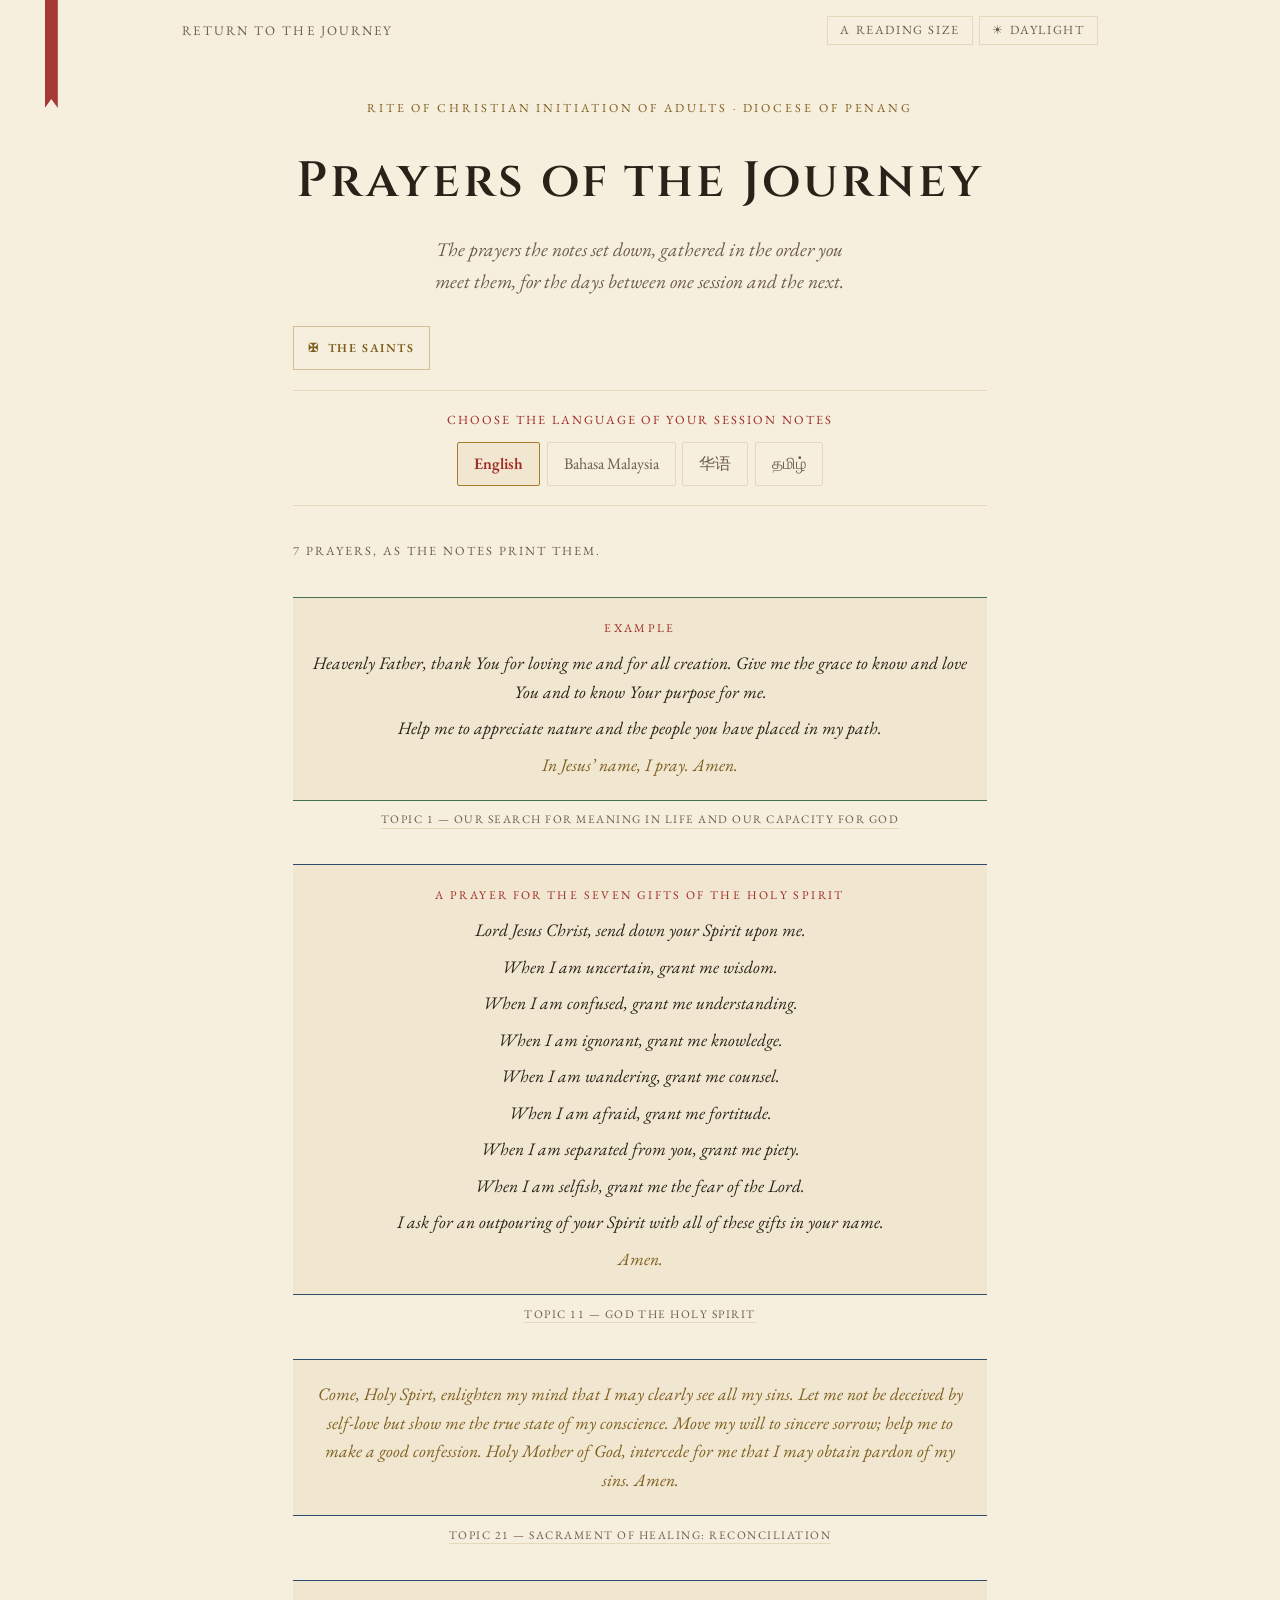
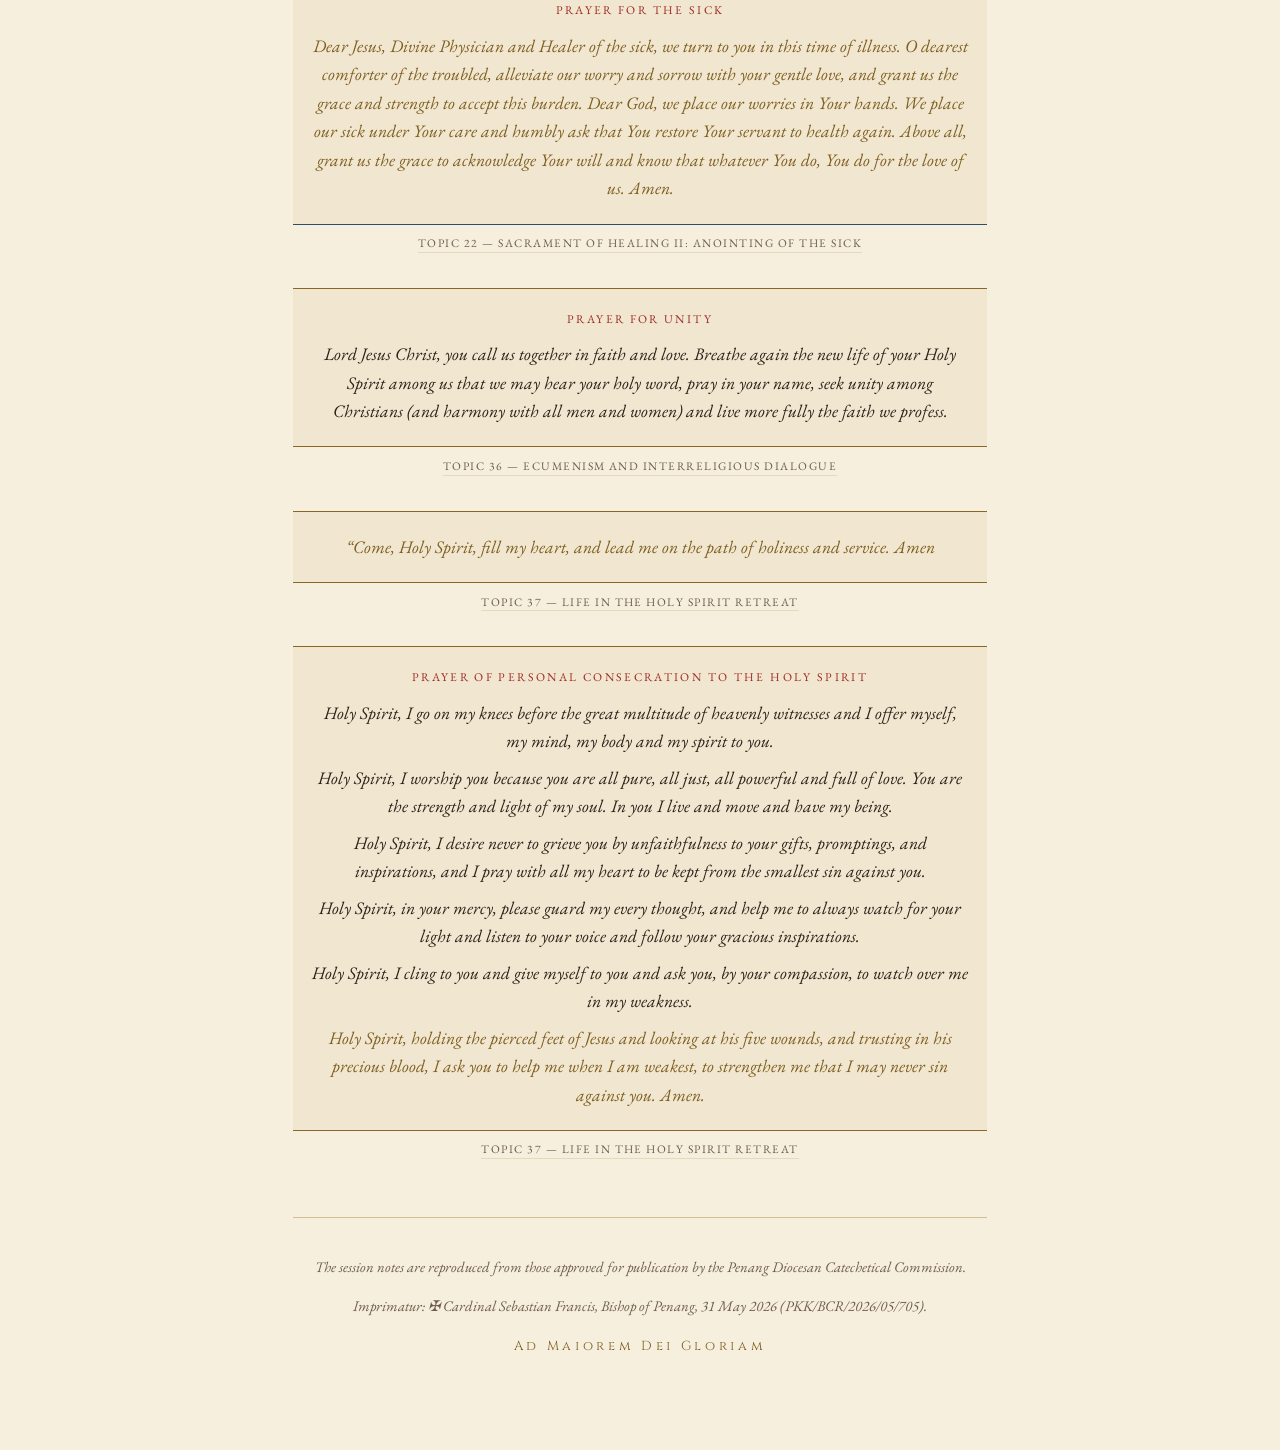
==== commit 5e81798c: "Centre the prayers in the reading measure The Prayers page was using the wide shell, which suits the" ====
--- a/prayers.html
+++ b/prayers.html
@@ -44,7 +44,7 @@
   </div>
 </div>
 
-<main class="shell shell--wide">
+<main class="shell">
 
   <header>
     <p class="eyebrow" data-i18n="eyebrow">Rite of Christian Initiation of Adults · Diocese of Penang</p>
--- a/assets/css/app.css
+++ b/assets/css/app.css
@@ -768,7 +768,9 @@
    The same prayer component the session page uses, so a candidate
    recognises a prayer they have already prayed, with the note it came
    from named beneath it. */
-.prayerbook { margin-top: var(--gap-lg); max-width: var(--measure); }
+/* The page itself is set to the reading measure and centred by
+   .shell, so the book only needs its top margin. */
+.prayerbook { margin-top: var(--gap-lg); }
 .prayerbook .deck-count {
   font-size: 0.78rem;
   letter-spacing: 0.16em;
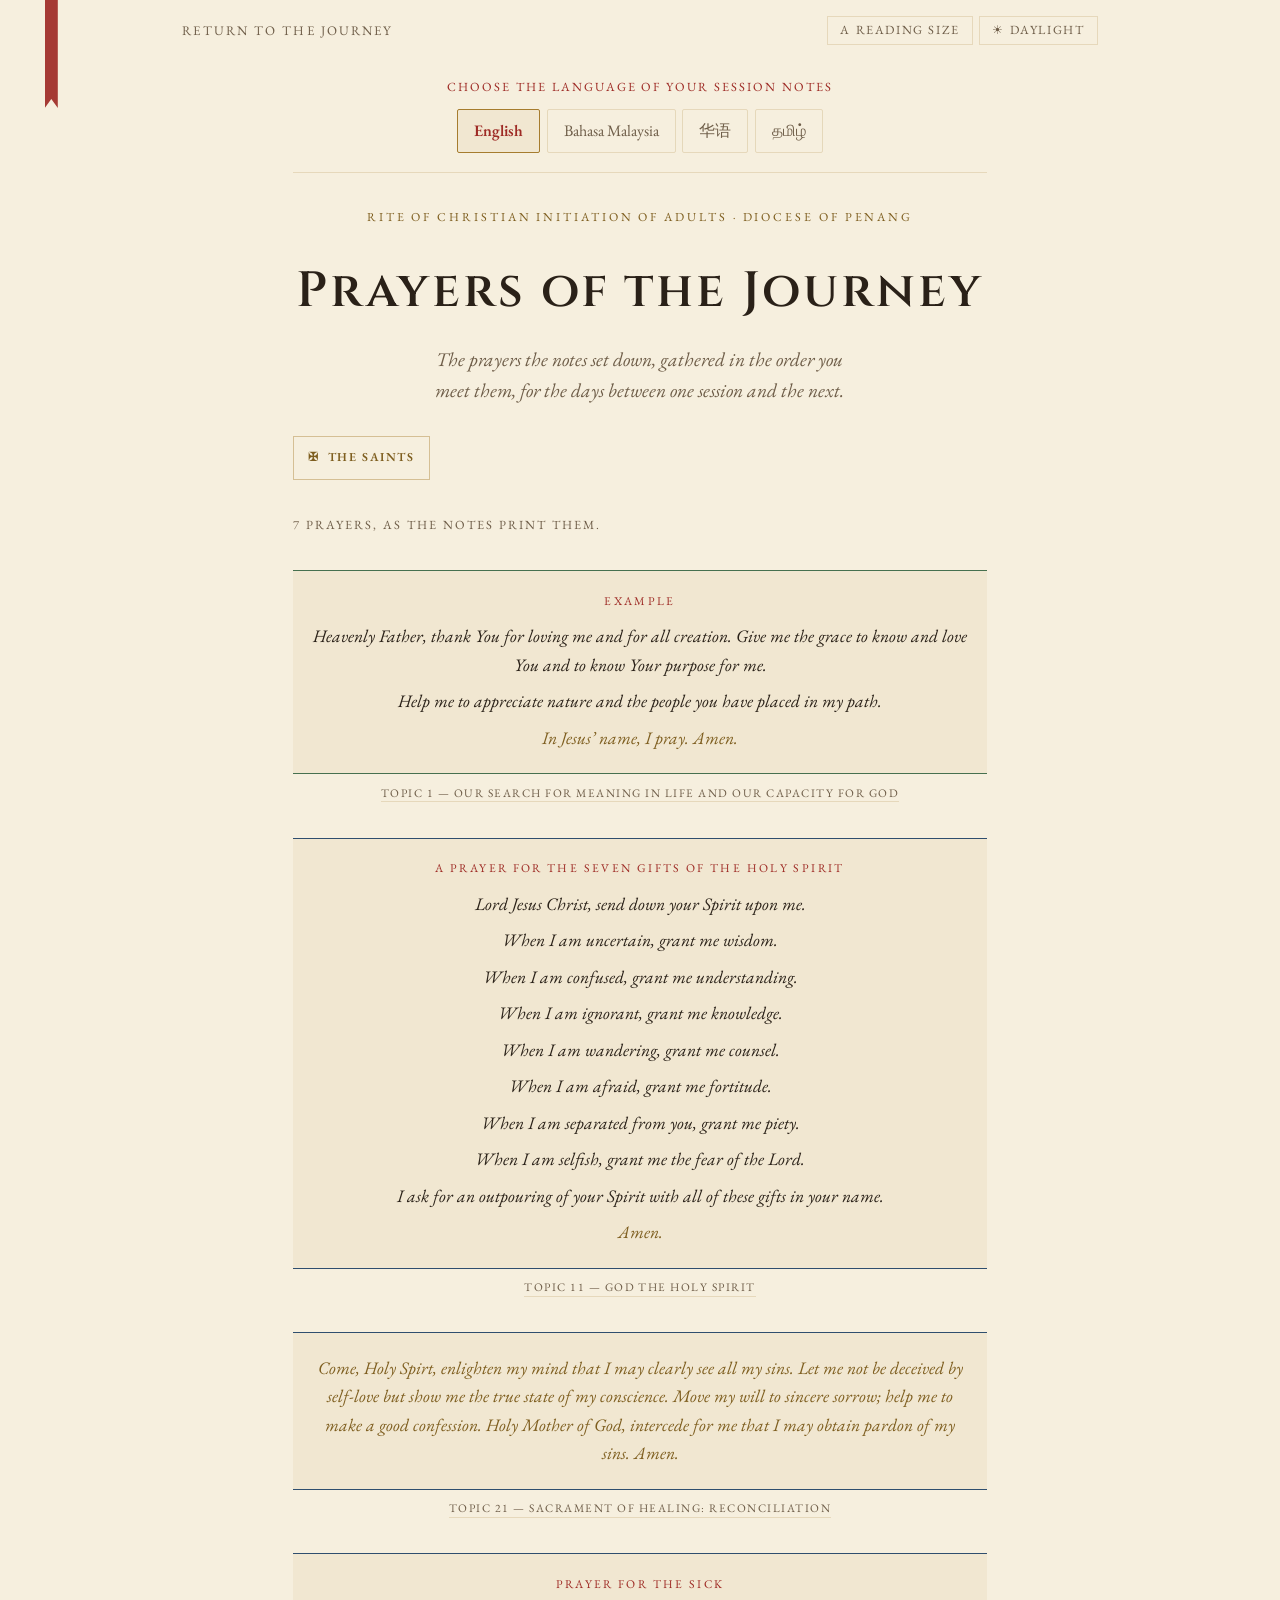
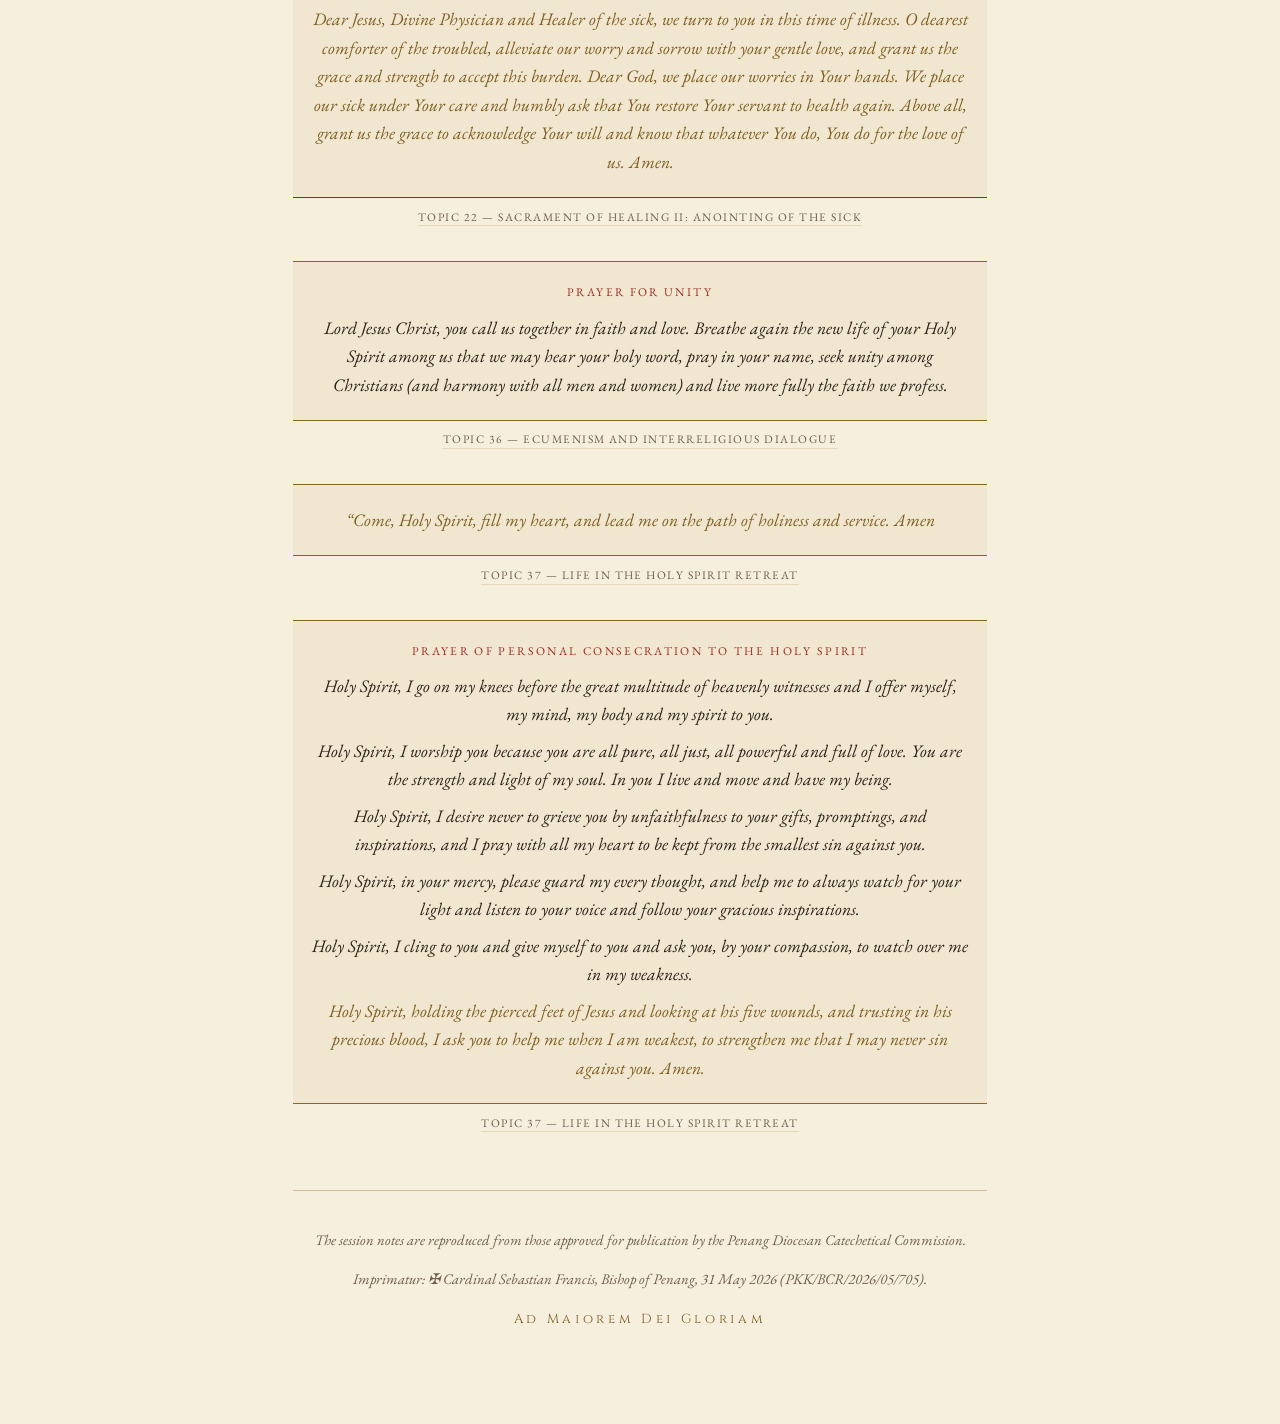
==== commit ee062225: "The language is chosen before anything else is read The picker sat below the title and the standfirs" ====
--- a/prayers.html
+++ b/prayers.html
@@ -46,6 +46,10 @@
 
 <main class="shell">
 
+  <!-- The language is chosen first, at the top of the page, before
+       anything at all asks to be read. -->
+  <div id="langPick"></div>
+
   <header>
     <p class="eyebrow" data-i18n="eyebrow">Rite of Christian Initiation of Adults · Diocese of Penang</p>
     <h1 class="display" data-i18n="prayersTitle">Prayers of the Journey</h1>
@@ -58,8 +62,6 @@
       <span data-i18n="saintsLink">The Saints</span>
     </a>
   </nav>
-
-  <div id="langPick"></div>
 
   <div id="prayersRoot" class="prayerbook"></div>
 
@@ -76,7 +78,6 @@
 <script src="assets/js/journal.js"></script>
 <script src="assets/js/prayers.js"></script>
 <script src="content/syllabus.js"></script>
-<script src="content/gates.js"></script>
 <script src="content/topics/en/topic-01.js"></script>
 <script src="content/topics/en/topic-02.js"></script>
 <script src="content/topics/en/topic-03.js"></script>
--- a/assets/css/app.css
+++ b/assets/css/app.css
@@ -821,62 +821,6 @@
   margin-bottom: var(--gap);
 }
 .gallery-link:hover { border-color: var(--gilt); background: var(--wash); }
-
-/* --- the Rite a briefing leads to -----------------------------------
-   The same cross that marks a Rite on the journey map, standing over
-   the page that prepares for it. */
-.rite-plate {
-  display: grid;
-  grid-template-columns: auto 1fr;
-  gap: 1rem;
-  align-items: center;
-  background: var(--period-wash);
-  border-top: 1px solid var(--rubric);
-  border-bottom: 1px solid var(--rubric);
-  padding: 1.1rem 1.2rem;
-  margin: 0 0 1.3rem;
-}
-.rite-plate .cross { color: var(--rubric); font-size: 1.5rem; line-height: 1; }
-.rite-plate .rname {
-  font-family: var(--face-display);
-  font-weight: 600;
-  font-size: 1.1rem;
-  letter-spacing: 0.05em;
-  color: var(--rubric);
-  margin: 0;
-}
-.rite-plate .rwhen { font-size: 0.95rem; color: var(--ink-soft); margin: 0.2rem 0 0; }
-.rite-plate--major { border-top-width: 3px; }
-
-/* --- pointers to the notes that treat a subject --- */
-ul.crossref { list-style: none; padding: 0; margin: 0 0 1.05rem; }
-ul.crossref > li {
-  padding-left: 1.5em;
-  position: relative;
-  margin-bottom: 0.7rem;
-  line-height: 1.5;
-}
-ul.crossref > li::before {
-  content: "❧";
-  position: absolute;
-  left: 0;
-  top: 0.02em;
-  color: var(--gilt);
-  font-size: 0.85em;
-}
-ul.crossref a {
-  color: inherit;
-  text-decoration: underline;
-  text-decoration-color: var(--rule);
-  text-underline-offset: 3px;
-}
-ul.crossref a:hover { color: var(--period); text-decoration-color: currentColor; }
-ul.crossref .sub {
-  display: block;
-  font-size: 0.92rem;
-  font-style: italic;
-  color: var(--ink-soft);
-}
 
 /* --- prayer --- */
 .prayer {
--- a/assets/css/lang.css
+++ b/assets/css/lang.css
@@ -119,10 +119,13 @@
    reads no English can still find their own language.
    ============================================================ */
 
+/* It stands at the very top of the page, above the title, so it is the
+   first thing a candidate meets. Being first, it needs no rule above
+   it — the head of the page is edge enough — but it keeps the one
+   below, which separates it from the title it sits over. */
 .langpick {
-  margin: 0 0 var(--gap-lg);
-  padding: var(--gap) var(--gap-sm);
-  border-top: 1px solid var(--rule-faint);
+  margin: -1.4rem 0 var(--gap-lg);
+  padding: 0 var(--gap-sm) var(--gap);
   border-bottom: 1px solid var(--rule-faint);
   text-align: center;
 }
